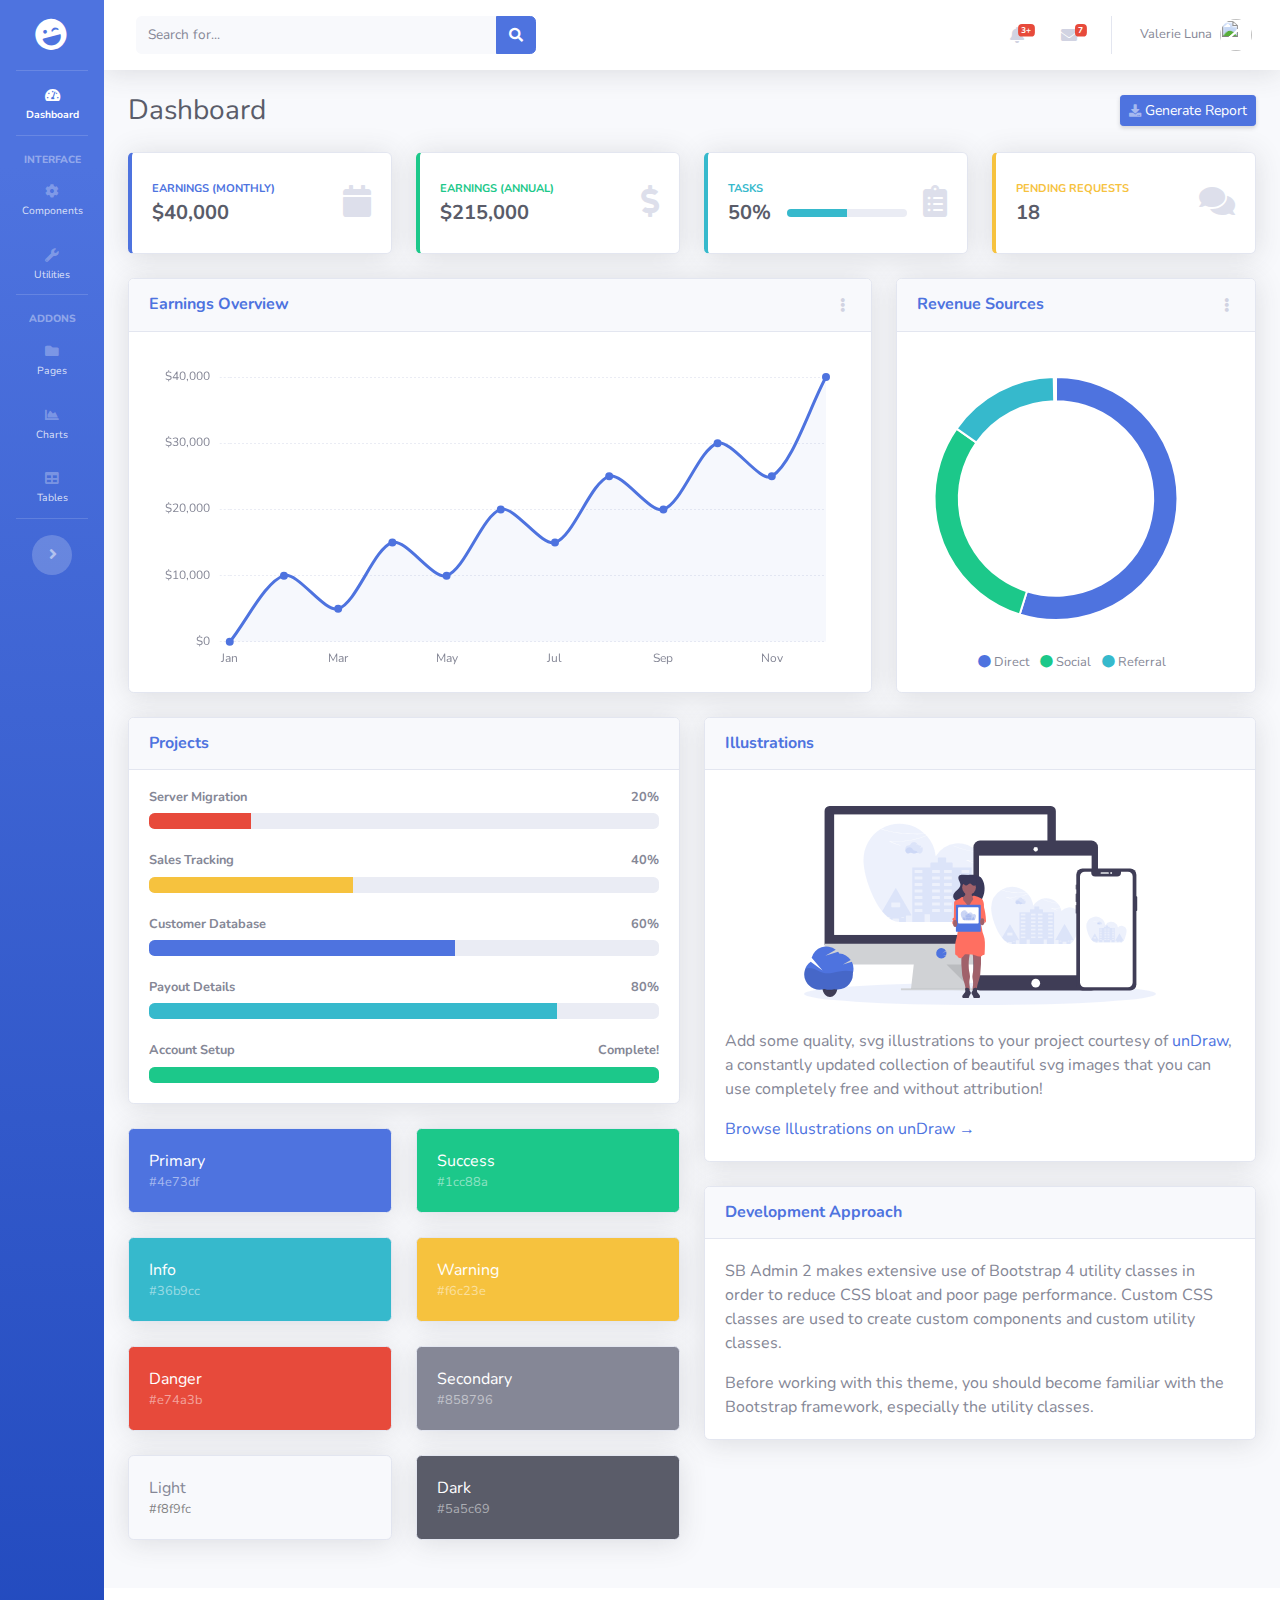
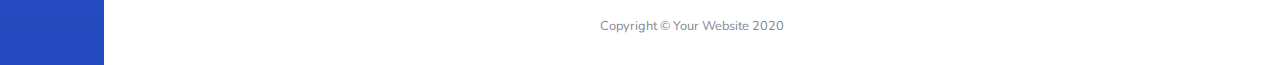
==== admin_page/index.html @ 54f32d9e "admin" ====
<!DOCTYPE html>
<html lang="en">

<head>

  <meta charset="utf-8">
  <meta http-equiv="X-UA-Compatible" content="IE=edge">
  <meta name="viewport" content="width=device-width, initial-scale=1, shrink-to-fit=no">
  <meta name="description" content="">
  <meta name="author" content="">

  <title>SB Admin 2 - Dashboard</title>

  <!-- Custom fonts for this template-->
  <link href="vendor/fontawesome-free/css/all.min.css" rel="stylesheet" type="text/css">
  <link href="https://fonts.googleapis.com/css?family=Nunito:200,200i,300,300i,400,400i,600,600i,700,700i,800,800i,900,900i" rel="stylesheet">

  <!-- Custom styles for this template-->
  <link href="css/sb-admin-2.min.css" rel="stylesheet">

</head>

<body id="page-top">

  <!-- Page Wrapper -->
  <div id="wrapper">

    <!-- Sidebar -->
    <ul class="navbar-nav bg-gradient-primary sidebar sidebar-dark accordion" id="accordionSidebar">

      <!-- Sidebar - Brand -->
      <a class="sidebar-brand d-flex align-items-center justify-content-center" href="index.html">
        <div class="sidebar-brand-icon rotate-n-15">
          <i class="fas fa-laugh-wink"></i>
        </div>
        <div class="sidebar-brand-text mx-3">SB Admin <sup>2</sup></div>
      </a>

      <!-- Divider -->
      <hr class="sidebar-divider my-0">

      <!-- Nav Item - Dashboard -->
      <li class="nav-item active">
        <a class="nav-link" href="index.html">
          <i class="fas fa-fw fa-tachometer-alt"></i>
          <span>Dashboard</span></a>
      </li>

      <!-- Divider -->
      <hr class="sidebar-divider">

      <!-- Heading -->
      <div class="sidebar-heading">
        Interface
      </div>

      <!-- Nav Item - Pages Collapse Menu -->
      <li class="nav-item">
        <a class="nav-link collapsed" href="#" data-toggle="collapse" data-target="#collapseTwo" aria-expanded="true" aria-controls="collapseTwo">
          <i class="fas fa-fw fa-cog"></i>
          <span>Components</span>
        </a>
        <div id="collapseTwo" class="collapse" aria-labelledby="headingTwo" data-parent="#accordionSidebar">
          <div class="bg-white py-2 collapse-inner rounded">
            <h6 class="collapse-header">Custom Components:</h6>
            <a class="collapse-item" href="buttons.html">Buttons</a>
            <a class="collapse-item" href="cards.html">Cards</a>
          </div>
        </div>
      </li>

      <!-- Nav Item - Utilities Collapse Menu -->
      <li class="nav-item">
        <a class="nav-link collapsed" href="#" data-toggle="collapse" data-target="#collapseUtilities" aria-expanded="true" aria-controls="collapseUtilities">
          <i class="fas fa-fw fa-wrench"></i>
          <span>Utilities</span>
        </a>
        <div id="collapseUtilities" class="collapse" aria-labelledby="headingUtilities" data-parent="#accordionSidebar">
          <div class="bg-white py-2 collapse-inner rounded">
            <h6 class="collapse-header">Custom Utilities:</h6>
            <a class="collapse-item" href="utilities-color.html">Colors</a>
            <a class="collapse-item" href="utilities-border.html">Borders</a>
            <a class="collapse-item" href="utilities-animation.html">Animations</a>
            <a class="collapse-item" href="utilities-other.html">Other</a>
          </div>
        </div>
      </li>

      <!-- Divider -->
      <hr class="sidebar-divider">

      <!-- Heading -->
      <div class="sidebar-heading">
        Addons
      </div>

      <!-- Nav Item - Pages Collapse Menu -->
      <li class="nav-item">
        <a class="nav-link collapsed" href="#" data-toggle="collapse" data-target="#collapsePages" aria-expanded="true" aria-controls="collapsePages">
          <i class="fas fa-fw fa-folder"></i>
          <span>Pages</span>
        </a>
        <div id="collapsePages" class="collapse" aria-labelledby="headingPages" data-parent="#accordionSidebar">
          <div class="bg-white py-2 collapse-inner rounded">
            <h6 class="collapse-header">Login Screens:</h6>
            <a class="collapse-item" href="login.html">Login</a>
            <a class="collapse-item" href="register.html">Register</a>
            <a class="collapse-item" href="forgot-password.html">Forgot Password</a>
            <div class="collapse-divider"></div>
            <h6 class="collapse-header">Other Pages:</h6>
            <a class="collapse-item" href="404.html">404 Page</a>
            <a class="collapse-item" href="blank.html">Blank Page</a>
          </div>
        </div>
      </li>

      <!-- Nav Item - Charts -->
      <li class="nav-item">
        <a class="nav-link" href="charts.html">
          <i class="fas fa-fw fa-chart-area"></i>
          <span>Charts</span></a>
      </li>

      <!-- Nav Item - Tables -->
      <li class="nav-item">
        <a class="nav-link" href="tables.html">
          <i class="fas fa-fw fa-table"></i>
          <span>Tables</span></a>
      </li>

      <!-- Divider -->
      <hr class="sidebar-divider d-none d-md-block">

      <!-- Sidebar Toggler (Sidebar) -->
      <div class="text-center d-none d-md-inline">
        <button class="rounded-circle border-0" id="sidebarToggle"></button>
      </div>

    </ul>
    <!-- End of Sidebar -->

    <!-- Content Wrapper -->
    <div id="content-wrapper" class="d-flex flex-column">

      <!-- Main Content -->
      <div id="content">

        <!-- Topbar -->
        <nav class="navbar navbar-expand navbar-light bg-white topbar mb-4 static-top shadow">

          <!-- Sidebar Toggle (Topbar) -->
          <button id="sidebarToggleTop" class="btn btn-link d-md-none rounded-circle mr-3">
            <i class="fa fa-bars"></i>
          </button>

          <!-- Topbar Search -->
          <form class="d-none d-sm-inline-block form-inline mr-auto ml-md-3 my-2 my-md-0 mw-100 navbar-search">
            <div class="input-group">
              <input type="text" class="form-control bg-light border-0 small" placeholder="Search for..." aria-label="Search" aria-describedby="basic-addon2">
              <div class="input-group-append">
                <button class="btn btn-primary" type="button">
                  <i class="fas fa-search fa-sm"></i>
                </button>
              </div>
            </div>
          </form>

          <!-- Topbar Navbar -->
          <ul class="navbar-nav ml-auto">

            <!-- Nav Item - Search Dropdown (Visible Only XS) -->
            <li class="nav-item dropdown no-arrow d-sm-none">
              <a class="nav-link dropdown-toggle" href="#" id="searchDropdown" role="button" data-toggle="dropdown" aria-haspopup="true" aria-expanded="false">
                <i class="fas fa-search fa-fw"></i>
              </a>
              <!-- Dropdown - Messages -->
              <div class="dropdown-menu dropdown-menu-right p-3 shadow animated--grow-in" aria-labelledby="searchDropdown">
                <form class="form-inline mr-auto w-100 navbar-search">
                  <div class="input-group">
                    <input type="text" class="form-control bg-light border-0 small" placeholder="Search for..." aria-label="Search" aria-describedby="basic-addon2">
                    <div class="input-group-append">
                      <button class="btn btn-primary" type="button">
                        <i class="fas fa-search fa-sm"></i>
                      </button>
                    </div>
                  </div>
                </form>
              </div>
            </li>

            <!-- Nav Item - Alerts -->
            <li class="nav-item dropdown no-arrow mx-1">
              <a class="nav-link dropdown-toggle" href="#" id="alertsDropdown" role="button" data-toggle="dropdown" aria-haspopup="true" aria-expanded="false">
                <i class="fas fa-bell fa-fw"></i>
                <!-- Counter - Alerts -->
                <span class="badge badge-danger badge-counter">3+</span>
              </a>
              <!-- Dropdown - Alerts -->
              <div class="dropdown-list dropdown-menu dropdown-menu-right shadow animated--grow-in" aria-labelledby="alertsDropdown">
                <h6 class="dropdown-header">
                  Alerts Center
                </h6>
                <a class="dropdown-item d-flex align-items-center" href="#">
                  <div class="mr-3">
                    <div class="icon-circle bg-primary">
                      <i class="fas fa-file-alt text-white"></i>
                    </div>
                  </div>
                  <div>
                    <div class="small text-gray-500">December 12, 2019</div>
                    <span class="font-weight-bold">A new monthly report is ready to download!</span>
                  </div>
                </a>
                <a class="dropdown-item d-flex align-items-center" href="#">
                  <div class="mr-3">
                    <div class="icon-circle bg-success">
                      <i class="fas fa-donate text-white"></i>
                    </div>
                  </div>
                  <div>
                    <div class="small text-gray-500">December 7, 2019</div>
                    $290.29 has been deposited into your account!
                  </div>
                </a>
                <a class="dropdown-item d-flex align-items-center" href="#">
                  <div class="mr-3">
                    <div class="icon-circle bg-warning">
                      <i class="fas fa-exclamation-triangle text-white"></i>
                    </div>
                  </div>
                  <div>
                    <div class="small text-gray-500">December 2, 2019</div>
                    Spending Alert: We've noticed unusually high spending for your account.
                  </div>
                </a>
                <a class="dropdown-item text-center small text-gray-500" href="#">Show All Alerts</a>
              </div>
            </li>

            <!-- Nav Item - Messages -->
            <li class="nav-item dropdown no-arrow mx-1">
              <a class="nav-link dropdown-toggle" href="#" id="messagesDropdown" role="button" data-toggle="dropdown" aria-haspopup="true" aria-expanded="false">
                <i class="fas fa-envelope fa-fw"></i>
                <!-- Counter - Messages -->
                <span class="badge badge-danger badge-counter">7</span>
              </a>
              <!-- Dropdown - Messages -->
              <div class="dropdown-list dropdown-menu dropdown-menu-right shadow animated--grow-in" aria-labelledby="messagesDropdown">
                <h6 class="dropdown-header">
                  Message Center
                </h6>
                <a class="dropdown-item d-flex align-items-center" href="#">
                  <div class="dropdown-list-image mr-3">
                    <img class="rounded-circle" src="https://source.unsplash.com/fn_BT9fwg_E/60x60" alt="">
                    <div class="status-indicator bg-success"></div>
                  </div>
                  <div class="font-weight-bold">
                    <div class="text-truncate">Hi there! I am wondering if you can help me with a problem I've been having.</div>
                    <div class="small text-gray-500">Emily Fowler · 58m</div>
                  </div>
                </a>
                <a class="dropdown-item d-flex align-items-center" href="#">
                  <div class="dropdown-list-image mr-3">
                    <img class="rounded-circle" src="https://source.unsplash.com/AU4VPcFN4LE/60x60" alt="">
                    <div class="status-indicator"></div>
                  </div>
                  <div>
                    <div class="text-truncate">I have the photos that you ordered last month, how would you like them sent to you?</div>
                    <div class="small text-gray-500">Jae Chun · 1d</div>
                  </div>
                </a>
                <a class="dropdown-item d-flex align-items-center" href="#">
                  <div class="dropdown-list-image mr-3">
                    <img class="rounded-circle" src="https://source.unsplash.com/CS2uCrpNzJY/60x60" alt="">
                    <div class="status-indicator bg-warning"></div>
                  </div>
                  <div>
                    <div class="text-truncate">Last month's report looks great, I am very happy with the progress so far, keep up the good work!</div>
                    <div class="small text-gray-500">Morgan Alvarez · 2d</div>
                  </div>
                </a>
                <a class="dropdown-item d-flex align-items-center" href="#">
                  <div class="dropdown-list-image mr-3">
                    <img class="rounded-circle" src="https://source.unsplash.com/Mv9hjnEUHR4/60x60" alt="">
                    <div class="status-indicator bg-success"></div>
                  </div>
                  <div>
                    <div class="text-truncate">Am I a good boy? The reason I ask is because someone told me that people say this to all dogs, even if they aren't good...</div>
                    <div class="small text-gray-500">Chicken the Dog · 2w</div>
                  </div>
                </a>
                <a class="dropdown-item text-center small text-gray-500" href="#">Read More Messages</a>
              </div>
            </li>

            <div class="topbar-divider d-none d-sm-block"></div>

            <!-- Nav Item - User Information -->
            <li class="nav-item dropdown no-arrow">
              <a class="nav-link dropdown-toggle" href="#" id="userDropdown" role="button" data-toggle="dropdown" aria-haspopup="true" aria-expanded="false">
                <span class="mr-2 d-none d-lg-inline text-gray-600 small">Valerie Luna</span>
                <img class="img-profile rounded-circle" src="https://source.unsplash.com/QAB-WJcbgJk/60x60">
              </a>
              <!-- Dropdown - User Information -->
              <div class="dropdown-menu dropdown-menu-right shadow animated--grow-in" aria-labelledby="userDropdown">
                <a class="dropdown-item" href="#">
                  <i class="fas fa-user fa-sm fa-fw mr-2 text-gray-400"></i>
                  Profile
                </a>
                <a class="dropdown-item" href="#">
                  <i class="fas fa-cogs fa-sm fa-fw mr-2 text-gray-400"></i>
                  Settings
                </a>
                <a class="dropdown-item" href="#">
                  <i class="fas fa-list fa-sm fa-fw mr-2 text-gray-400"></i>
                  Activity Log
                </a>
                <div class="dropdown-divider"></div>
                <a class="dropdown-item" href="#" data-toggle="modal" data-target="#logoutModal">
                  <i class="fas fa-sign-out-alt fa-sm fa-fw mr-2 text-gray-400"></i>
                  Logout
                </a>
              </div>
            </li>

          </ul>

        </nav>
        <!-- End of Topbar -->

        <!-- Begin Page Content -->
        <div class="container-fluid">

          <!-- Page Heading -->
          <div class="d-sm-flex align-items-center justify-content-between mb-4">
            <h1 class="h3 mb-0 text-gray-800">Dashboard</h1>
            <a href="#" class="d-none d-sm-inline-block btn btn-sm btn-primary shadow-sm"><i class="fas fa-download fa-sm text-white-50"></i> Generate Report</a>
          </div>

          <!-- Content Row -->
          <div class="row">

            <!-- Earnings (Monthly) Card Example -->
            <div class="col-xl-3 col-md-6 mb-4">
              <div class="card border-left-primary shadow h-100 py-2">
                <div class="card-body">
                  <div class="row no-gutters align-items-center">
                    <div class="col mr-2">
                      <div class="text-xs font-weight-bold text-primary text-uppercase mb-1">Earnings (Monthly)</div>
                      <div class="h5 mb-0 font-weight-bold text-gray-800">$40,000</div>
                    </div>
                    <div class="col-auto">
                      <i class="fas fa-calendar fa-2x text-gray-300"></i>
                    </div>
                  </div>
                </div>
              </div>
            </div>

            <!-- Earnings (Monthly) Card Example -->
            <div class="col-xl-3 col-md-6 mb-4">
              <div class="card border-left-success shadow h-100 py-2">
                <div class="card-body">
                  <div class="row no-gutters align-items-center">
                    <div class="col mr-2">
                      <div class="text-xs font-weight-bold text-success text-uppercase mb-1">Earnings (Annual)</div>
                      <div class="h5 mb-0 font-weight-bold text-gray-800">$215,000</div>
                    </div>
                    <div class="col-auto">
                      <i class="fas fa-dollar-sign fa-2x text-gray-300"></i>
                    </div>
                  </div>
                </div>
              </div>
            </div>

            <!-- Earnings (Monthly) Card Example -->
            <div class="col-xl-3 col-md-6 mb-4">
              <div class="card border-left-info shadow h-100 py-2">
                <div class="card-body">
                  <div class="row no-gutters align-items-center">
                    <div class="col mr-2">
                      <div class="text-xs font-weight-bold text-info text-uppercase mb-1">Tasks</div>
                      <div class="row no-gutters align-items-center">
                        <div class="col-auto">
                          <div class="h5 mb-0 mr-3 font-weight-bold text-gray-800">50%</div>
                        </div>
                        <div class="col">
                          <div class="progress progress-sm mr-2">
                            <div class="progress-bar bg-info" role="progressbar" style="width: 50%" aria-valuenow="50" aria-valuemin="0" aria-valuemax="100"></div>
                          </div>
                        </div>
                      </div>
                    </div>
                    <div class="col-auto">
                      <i class="fas fa-clipboard-list fa-2x text-gray-300"></i>
                    </div>
                  </div>
                </div>
              </div>
            </div>

            <!-- Pending Requests Card Example -->
            <div class="col-xl-3 col-md-6 mb-4">
              <div class="card border-left-warning shadow h-100 py-2">
                <div class="card-body">
                  <div class="row no-gutters align-items-center">
                    <div class="col mr-2">
                      <div class="text-xs font-weight-bold text-warning text-uppercase mb-1">Pending Requests</div>
                      <div class="h5 mb-0 font-weight-bold text-gray-800">18</div>
                    </div>
                    <div class="col-auto">
                      <i class="fas fa-comments fa-2x text-gray-300"></i>
                    </div>
                  </div>
                </div>
              </div>
            </div>
          </div>

          <!-- Content Row -->

          <div class="row">

            <!-- Area Chart -->
            <div class="col-xl-8 col-lg-7">
              <div class="card shadow mb-4">
                <!-- Card Header - Dropdown -->
                <div class="card-header py-3 d-flex flex-row align-items-center justify-content-between">
                  <h6 class="m-0 font-weight-bold text-primary">Earnings Overview</h6>
                  <div class="dropdown no-arrow">
                    <a class="dropdown-toggle" href="#" role="button" id="dropdownMenuLink" data-toggle="dropdown" aria-haspopup="true" aria-expanded="false">
                      <i class="fas fa-ellipsis-v fa-sm fa-fw text-gray-400"></i>
                    </a>
                    <div class="dropdown-menu dropdown-menu-right shadow animated--fade-in" aria-labelledby="dropdownMenuLink">
                      <div class="dropdown-header">Dropdown Header:</div>
                      <a class="dropdown-item" href="#">Action</a>
                      <a class="dropdown-item" href="#">Another action</a>
                      <div class="dropdown-divider"></div>
                      <a class="dropdown-item" href="#">Something else here</a>
                    </div>
                  </div>
                </div>
                <!-- Card Body -->
                <div class="card-body">
                  <div class="chart-area">
                    <canvas id="myAreaChart"></canvas>
                  </div>
                </div>
              </div>
            </div>

            <!-- Pie Chart -->
            <div class="col-xl-4 col-lg-5">
              <div class="card shadow mb-4">
                <!-- Card Header - Dropdown -->
                <div class="card-header py-3 d-flex flex-row align-items-center justify-content-between">
                  <h6 class="m-0 font-weight-bold text-primary">Revenue Sources</h6>
                  <div class="dropdown no-arrow">
                    <a class="dropdown-toggle" href="#" role="button" id="dropdownMenuLink" data-toggle="dropdown" aria-haspopup="true" aria-expanded="false">
                      <i class="fas fa-ellipsis-v fa-sm fa-fw text-gray-400"></i>
                    </a>
                    <div class="dropdown-menu dropdown-menu-right shadow animated--fade-in" aria-labelledby="dropdownMenuLink">
                      <div class="dropdown-header">Dropdown Header:</div>
                      <a class="dropdown-item" href="#">Action</a>
                      <a class="dropdown-item" href="#">Another action</a>
                      <div class="dropdown-divider"></div>
                      <a class="dropdown-item" href="#">Something else here</a>
                    </div>
                  </div>
                </div>
                <!-- Card Body -->
                <div class="card-body">
                  <div class="chart-pie pt-4 pb-2">
                    <canvas id="myPieChart"></canvas>
                  </div>
                  <div class="mt-4 text-center small">
                    <span class="mr-2">
                      <i class="fas fa-circle text-primary"></i> Direct
                    </span>
                    <span class="mr-2">
                      <i class="fas fa-circle text-success"></i> Social
                    </span>
                    <span class="mr-2">
                      <i class="fas fa-circle text-info"></i> Referral
                    </span>
                  </div>
                </div>
              </div>
            </div>
          </div>

          <!-- Content Row -->
          <div class="row">

            <!-- Content Column -->
            <div class="col-lg-6 mb-4">

              <!-- Project Card Example -->
              <div class="card shadow mb-4">
                <div class="card-header py-3">
                  <h6 class="m-0 font-weight-bold text-primary">Projects</h6>
                </div>
                <div class="card-body">
                  <h4 class="small font-weight-bold">Server Migration <span class="float-right">20%</span></h4>
                  <div class="progress mb-4">
                    <div class="progress-bar bg-danger" role="progressbar" style="width: 20%" aria-valuenow="20" aria-valuemin="0" aria-valuemax="100"></div>
                  </div>
                  <h4 class="small font-weight-bold">Sales Tracking <span class="float-right">40%</span></h4>
                  <div class="progress mb-4">
                    <div class="progress-bar bg-warning" role="progressbar" style="width: 40%" aria-valuenow="40" aria-valuemin="0" aria-valuemax="100"></div>
                  </div>
                  <h4 class="small font-weight-bold">Customer Database <span class="float-right">60%</span></h4>
                  <div class="progress mb-4">
                    <div class="progress-bar" role="progressbar" style="width: 60%" aria-valuenow="60" aria-valuemin="0" aria-valuemax="100"></div>
                  </div>
                  <h4 class="small font-weight-bold">Payout Details <span class="float-right">80%</span></h4>
                  <div class="progress mb-4">
                    <div class="progress-bar bg-info" role="progressbar" style="width: 80%" aria-valuenow="80" aria-valuemin="0" aria-valuemax="100"></div>
                  </div>
                  <h4 class="small font-weight-bold">Account Setup <span class="float-right">Complete!</span></h4>
                  <div class="progress">
                    <div class="progress-bar bg-success" role="progressbar" style="width: 100%" aria-valuenow="100" aria-valuemin="0" aria-valuemax="100"></div>
                  </div>
                </div>
              </div>

              <!-- Color System -->
              <div class="row">
                <div class="col-lg-6 mb-4">
                  <div class="card bg-primary text-white shadow">
                    <div class="card-body">
                      Primary
                      <div class="text-white-50 small">#4e73df</div>
                    </div>
                  </div>
                </div>
                <div class="col-lg-6 mb-4">
                  <div class="card bg-success text-white shadow">
                    <div class="card-body">
                      Success
                      <div class="text-white-50 small">#1cc88a</div>
                    </div>
                  </div>
                </div>
                <div class="col-lg-6 mb-4">
                  <div class="card bg-info text-white shadow">
                    <div class="card-body">
                      Info
                      <div class="text-white-50 small">#36b9cc</div>
                    </div>
                  </div>
                </div>
                <div class="col-lg-6 mb-4">
                  <div class="card bg-warning text-white shadow">
                    <div class="card-body">
                      Warning
                      <div class="text-white-50 small">#f6c23e</div>
                    </div>
                  </div>
                </div>
                <div class="col-lg-6 mb-4">
                  <div class="card bg-danger text-white shadow">
                    <div class="card-body">
                      Danger
                      <div class="text-white-50 small">#e74a3b</div>
                    </div>
                  </div>
                </div>
                <div class="col-lg-6 mb-4">
                  <div class="card bg-secondary text-white shadow">
                    <div class="card-body">
                      Secondary
                      <div class="text-white-50 small">#858796</div>
                    </div>
                  </div>
                </div>
                <div class="col-lg-6 mb-4">
                  <div class="card bg-light text-black shadow">
                    <div class="card-body">
                      Light
                      <div class="text-black-50 small">#f8f9fc</div>
                    </div>
                  </div>
              </div>
              <div class="col-lg-6 mb-4">
                <div class="card bg-dark text-white shadow">
                  <div class="card-body">
                      Dark
                      <div class="text-white-50 small">#5a5c69</div>
                  </div>
                </div>
              </div>
            </div>

            </div>

            <div class="col-lg-6 mb-4">

              <!-- Illustrations -->
              <div class="card shadow mb-4">
                <div class="card-header py-3">
                  <h6 class="m-0 font-weight-bold text-primary">Illustrations</h6>
                </div>
                <div class="card-body">
                  <div class="text-center">
                    <img class="img-fluid px-3 px-sm-4 mt-3 mb-4" style="width: 25rem;" src="img/undraw_posting_photo.svg" alt="">
                  </div>
                  <p>Add some quality, svg illustrations to your project courtesy of <a target="_blank" rel="nofollow" href="https://undraw.co/">unDraw</a>, a constantly updated collection of beautiful svg images that you can use completely free and without attribution!</p>
                  <a target="_blank" rel="nofollow" href="https://undraw.co/">Browse Illustrations on unDraw &rarr;</a>
                </div>
              </div>

              <!-- Approach -->
              <div class="card shadow mb-4">
                <div class="card-header py-3">
                  <h6 class="m-0 font-weight-bold text-primary">Development Approach</h6>
                </div>
                <div class="card-body">
                  <p>SB Admin 2 makes extensive use of Bootstrap 4 utility classes in order to reduce CSS bloat and poor page performance. Custom CSS classes are used to create custom components and custom utility classes.</p>
                  <p class="mb-0">Before working with this theme, you should become familiar with the Bootstrap framework, especially the utility classes.</p>
                </div>
              </div>

            </div>
          </div>

        </div>
        <!-- /.container-fluid -->

      </div>
      <!-- End of Main Content -->

      <!-- Footer -->
      <footer class="sticky-footer bg-white">
        <div class="container my-auto">
          <div class="copyright text-center my-auto">
            <span>Copyright &copy; Your Website 2020</span>
          </div>
        </div>
      </footer>
      <!-- End of Footer -->

    </div>
    <!-- End of Content Wrapper -->

  </div>
  <!-- End of Page Wrapper -->

  <!-- Scroll to Top Button-->
  <a class="scroll-to-top rounded" href="#page-top">
    <i class="fas fa-angle-up"></i>
  </a>

  <!-- Logout Modal-->
  <div class="modal fade" id="logoutModal" tabindex="-1" role="dialog" aria-labelledby="exampleModalLabel" aria-hidden="true">
    <div class="modal-dialog" role="document">
      <div class="modal-content">
        <div class="modal-header">
          <h5 class="modal-title" id="exampleModalLabel">Ready to Leave?</h5>
          <button class="close" type="button" data-dismiss="modal" aria-label="Close">
            <span aria-hidden="true">×</span>
          </button>
        </div>
        <div class="modal-body">Select "Logout" below if you are ready to end your current session.</div>
        <div class="modal-footer">
          <button class="btn btn-secondary" type="button" data-dismiss="modal">Cancel</button>
          <a class="btn btn-primary" href="login.html">Logout</a>
        </div>
      </div>
    </div>
  </div>

  <!-- Bootstrap core JavaScript-->
  <script src="vendor/jquery/jquery.min.js"></script>
  <script src="vendor/bootstrap/js/bootstrap.bundle.min.js"></script>

  <!-- Core plugin JavaScript-->
  <script src="vendor/jquery-easing/jquery.easing.min.js"></script>

  <!-- Custom scripts for all pages-->
  <script src="js/sb-admin-2.min.js"></script>

  <!-- Page level plugins -->
  <script src="vendor/chart.js/Chart.min.js"></script>

  <!-- Page level custom scripts -->
  <script src="js/demo/chart-area-demo.js"></script>
  <script src="js/demo/chart-pie-demo.js"></script>

</body>

</html>
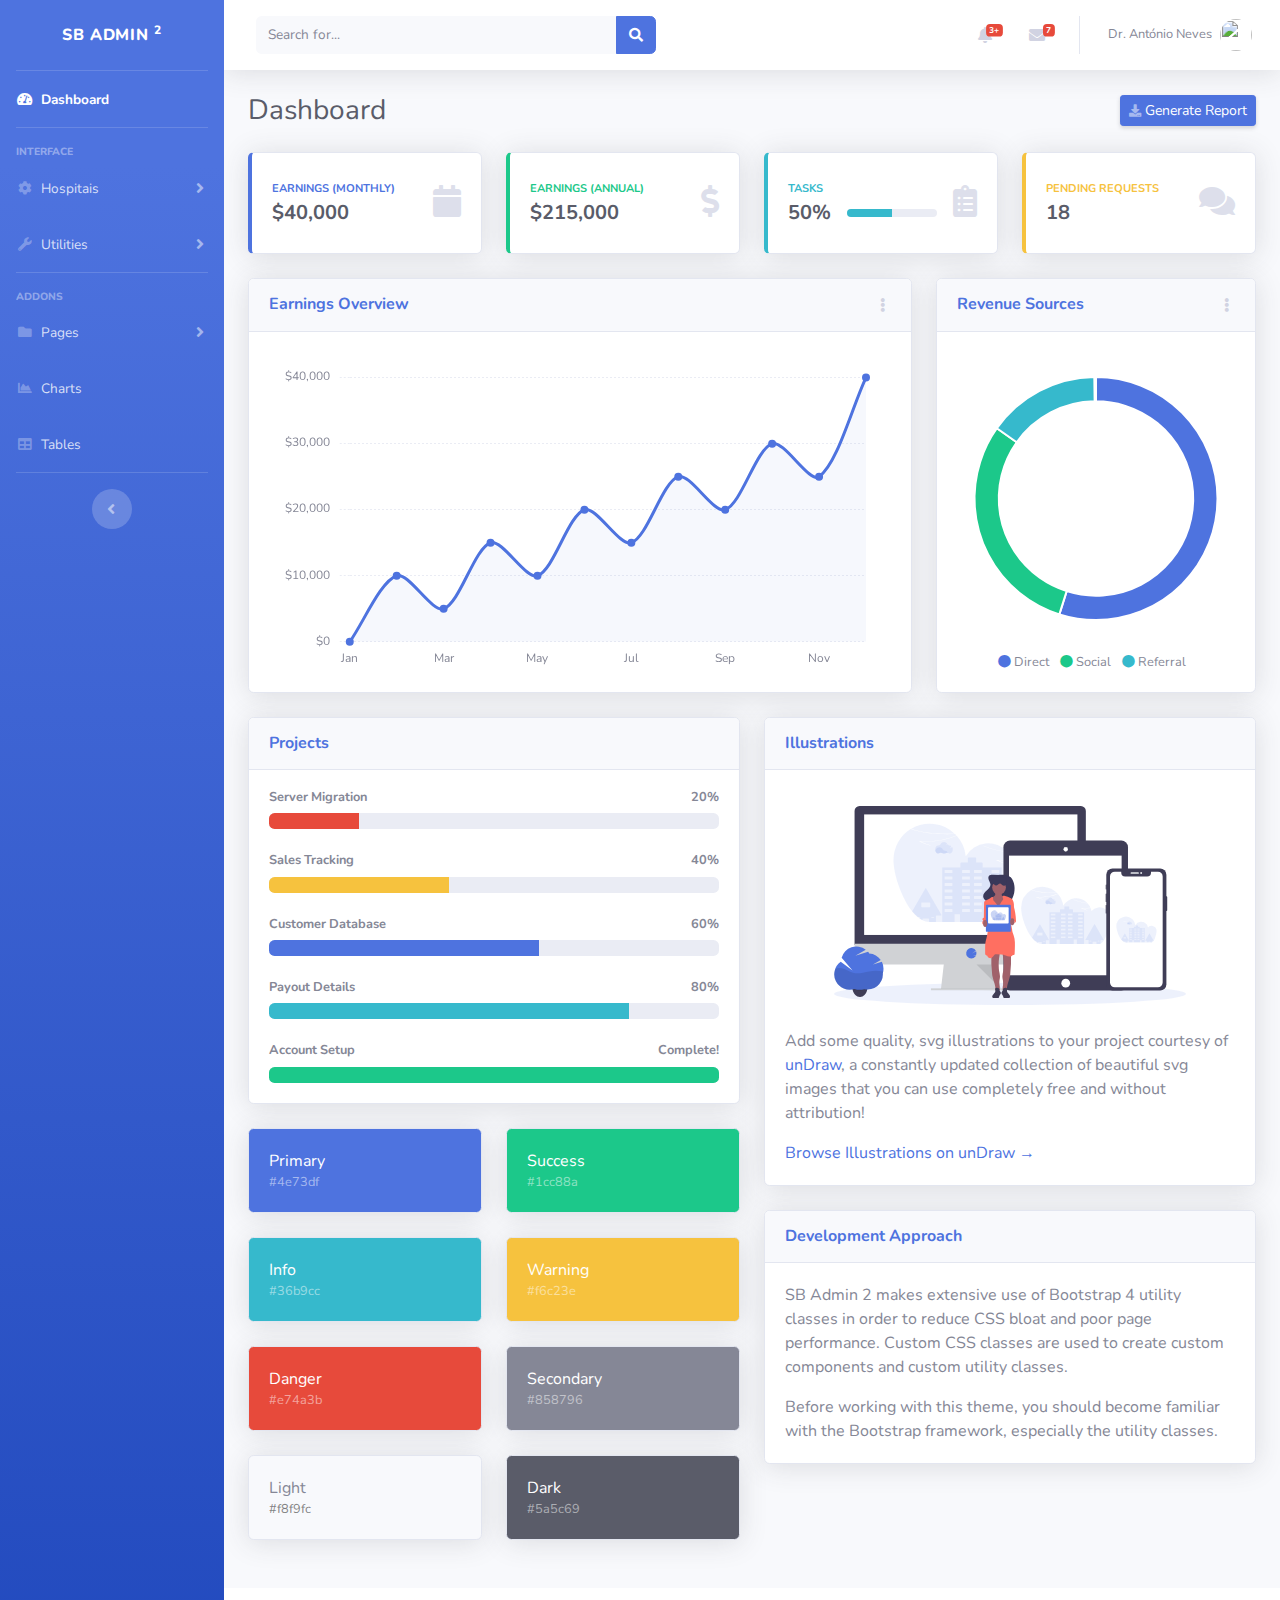
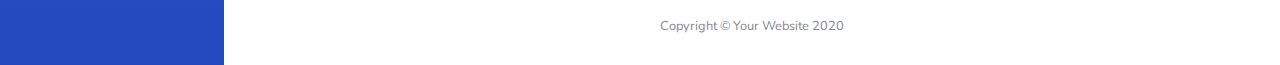
==== commit 434ee9fd: "new" ====
--- a/admin_page/index.html
+++ b/admin_page/index.html
@@ -31,7 +31,7 @@
       <!-- Sidebar - Brand -->
       <a class="sidebar-brand d-flex align-items-center justify-content-center" href="index.html">
         <div class="sidebar-brand-icon rotate-n-15">
-          <i class="fas fa-laugh-wink"></i>
+          <i src="img/sns24_img_share.png"></i>
         </div>
         <div class="sidebar-brand-text mx-3">SB Admin <sup>2</sup></div>
       </a>
@@ -58,7 +58,7 @@
       <li class="nav-item">
         <a class="nav-link collapsed" href="#" data-toggle="collapse" data-target="#collapseTwo" aria-expanded="true" aria-controls="collapseTwo">
           <i class="fas fa-fw fa-cog"></i>
-          <span>Components</span>
+          <span>Hospitais</span>
         </a>
         <div id="collapseTwo" class="collapse" aria-labelledby="headingTwo" data-parent="#accordionSidebar">
           <div class="bg-white py-2 collapse-inner rounded">
@@ -298,7 +298,7 @@
             <!-- Nav Item - User Information -->
             <li class="nav-item dropdown no-arrow">
               <a class="nav-link dropdown-toggle" href="#" id="userDropdown" role="button" data-toggle="dropdown" aria-haspopup="true" aria-expanded="false">
-                <span class="mr-2 d-none d-lg-inline text-gray-600 small">Valerie Luna</span>
+                <span class="mr-2 d-none d-lg-inline text-gray-600 small">Dr. António Neves</span>
                 <img class="img-profile rounded-circle" src="https://source.unsplash.com/QAB-WJcbgJk/60x60">
               </a>
               <!-- Dropdown - User Information -->
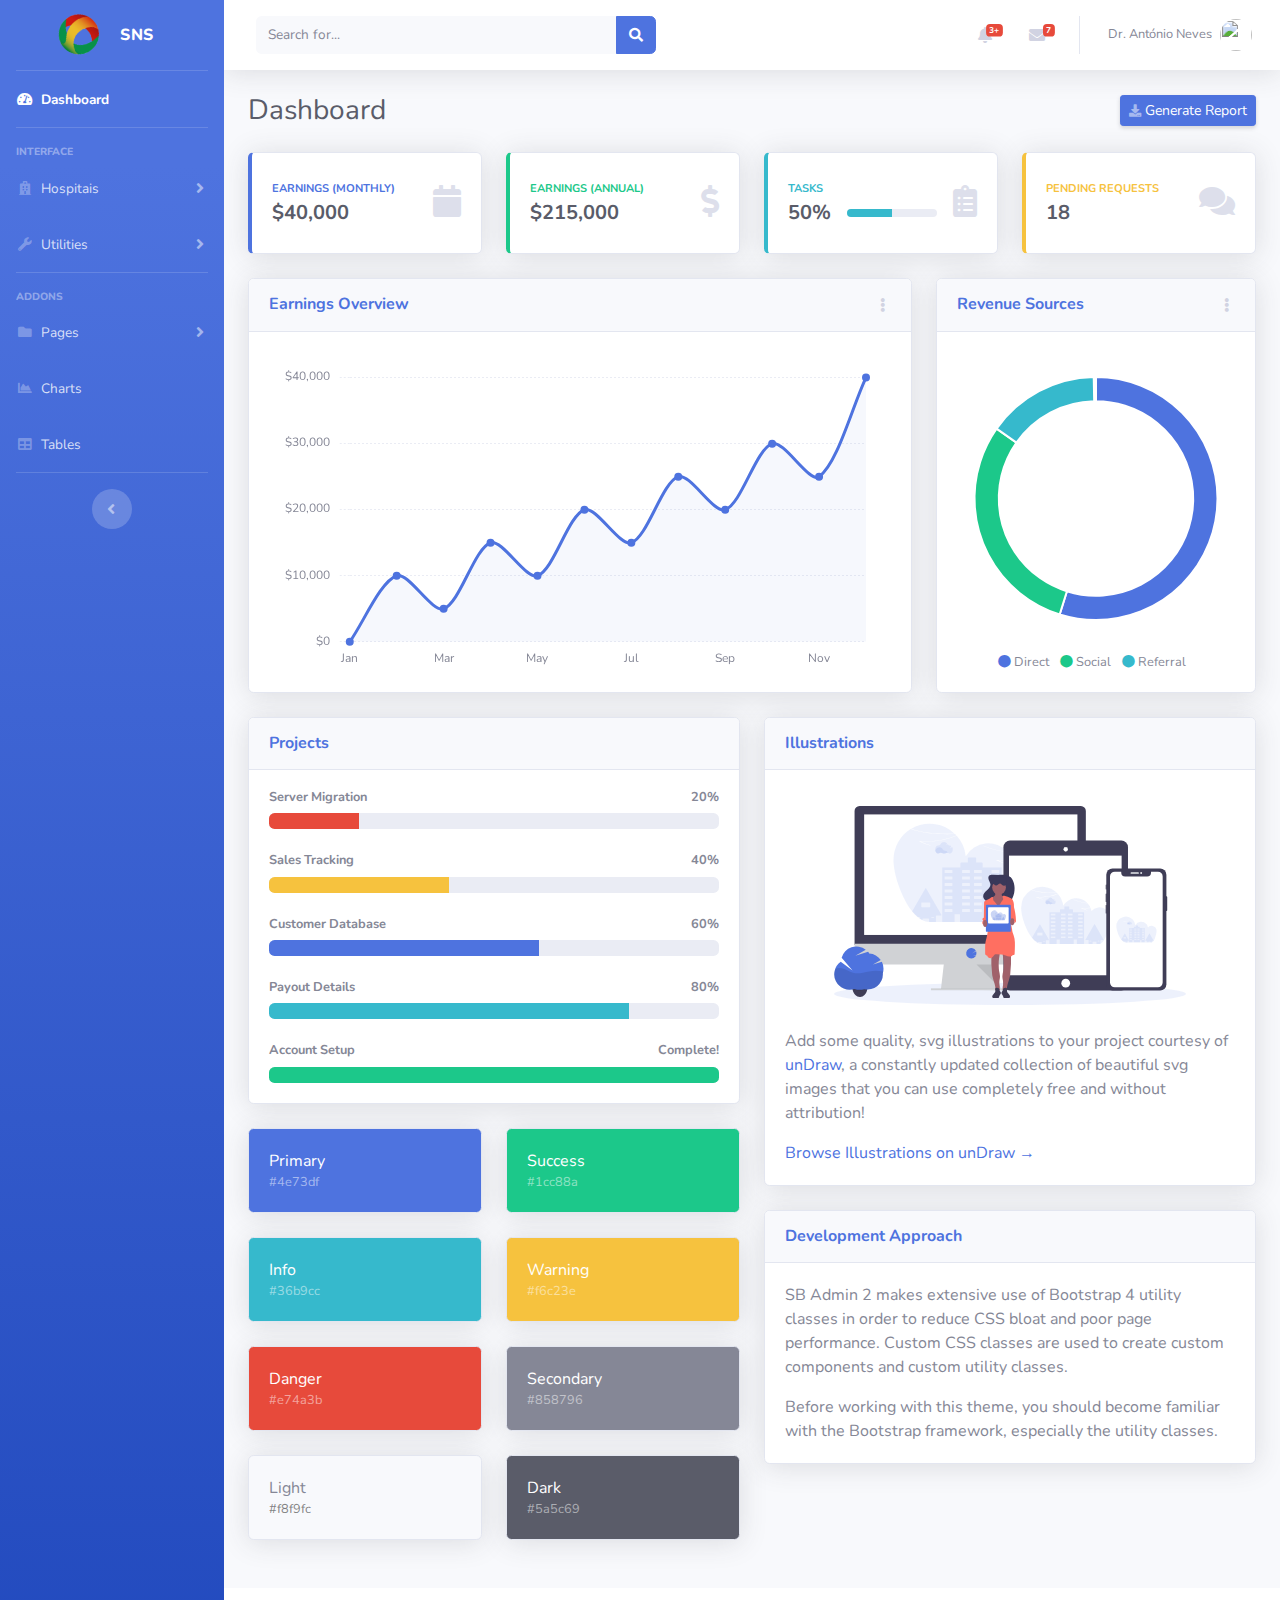
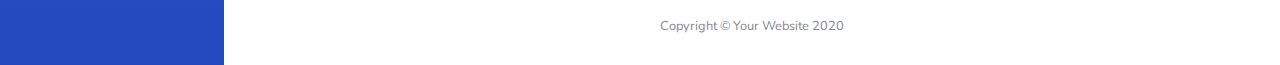
==== commit f72c3cb6: "2" ====
--- a/admin_page/index.html
+++ b/admin_page/index.html
@@ -31,9 +31,9 @@
       <!-- Sidebar - Brand -->
       <a class="sidebar-brand d-flex align-items-center justify-content-center" href="index.html">
         <div class="sidebar-brand-icon rotate-n-15">
-          <i src="img/sns24_img_share.png"></i>
-        </div>
-        <div class="sidebar-brand-text mx-3">SB Admin <sup>2</sup></div>
+          <img src="img/sns24_img_share.png" width="50px">
+        </div>
+        <div class="sidebar-brand-text mx-3">SNS</div>
       </a>
 
       <!-- Divider -->
@@ -57,7 +57,7 @@
       <!-- Nav Item - Pages Collapse Menu -->
       <li class="nav-item">
         <a class="nav-link collapsed" href="#" data-toggle="collapse" data-target="#collapseTwo" aria-expanded="true" aria-controls="collapseTwo">
-          <i class="fas fa-fw fa-cog"></i>
+          <i class="fas fa-fw fa-hospital"></i>
           <span>Hospitais</span>
         </a>
         <div id="collapseTwo" class="collapse" aria-labelledby="headingTwo" data-parent="#accordionSidebar">
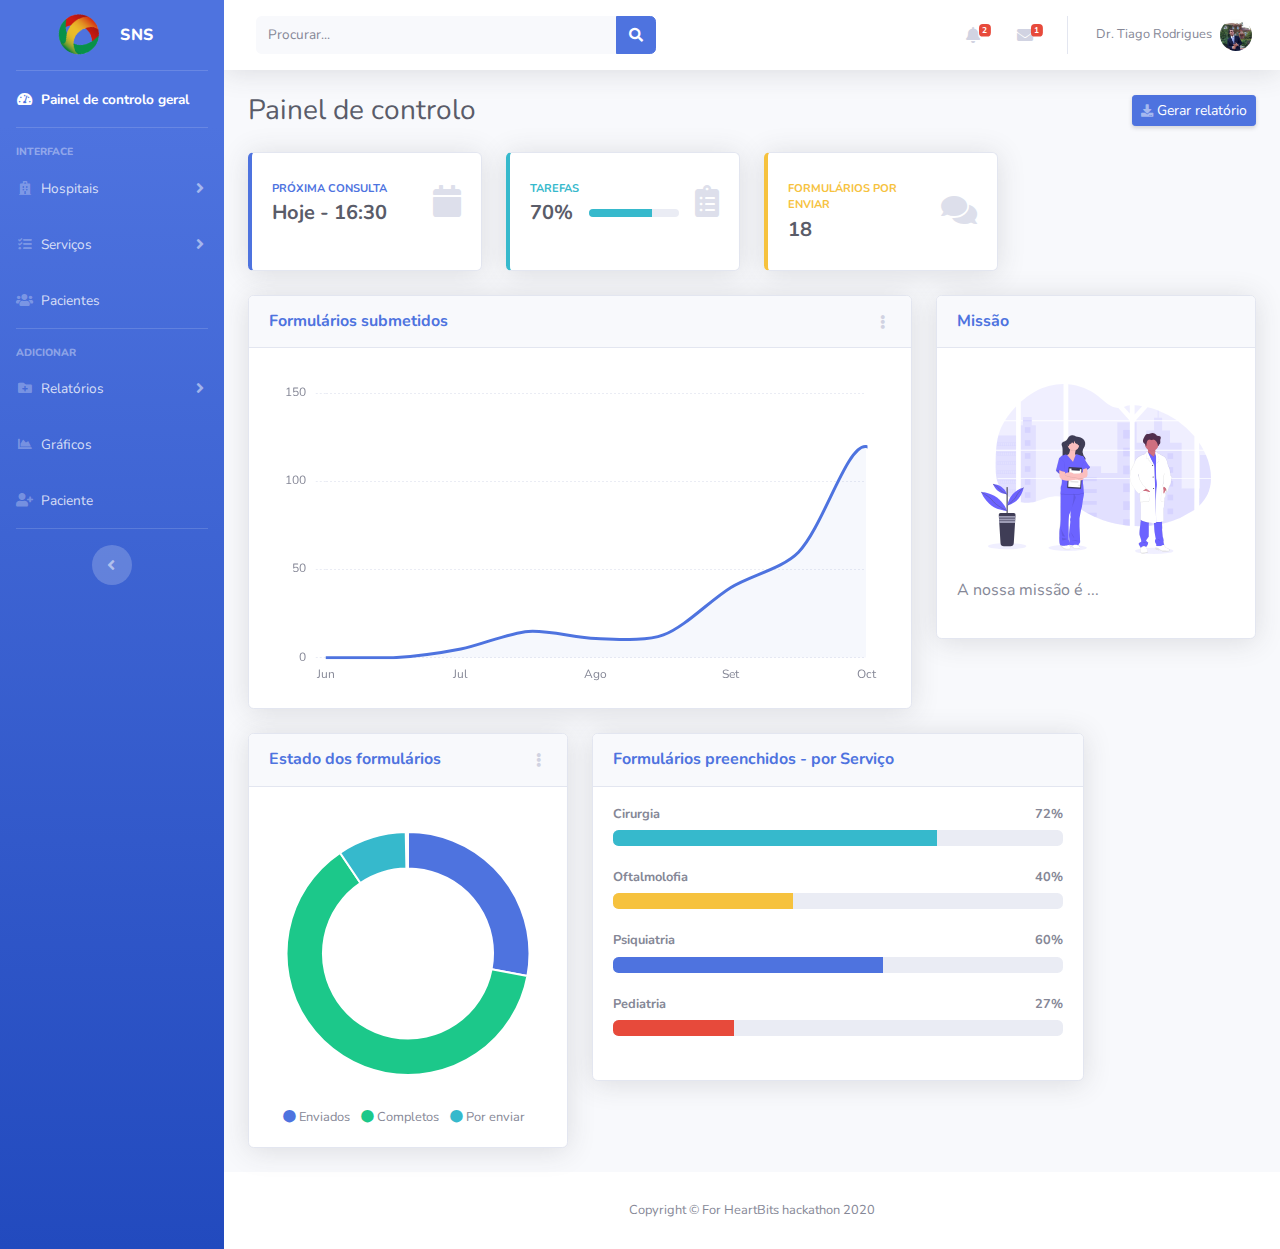
==== commit 140844f3: "last update" ====
--- a/admin_page/index.html
+++ b/admin_page/index.html
@@ -9,7 +9,7 @@
   <meta name="description" content="">
   <meta name="author" content="">
 
-  <title>SB Admin 2 - Dashboard</title>
+  <title>SNS - Painel de controlo</title>
 
   <!-- Custom fonts for this template-->
   <link href="vendor/fontawesome-free/css/all.min.css" rel="stylesheet" type="text/css">
@@ -43,7 +43,7 @@
       <li class="nav-item active">
         <a class="nav-link" href="index.html">
           <i class="fas fa-fw fa-tachometer-alt"></i>
-          <span>Dashboard</span></a>
+          <span>Painel de controlo geral</span></a>
       </li>
 
       <!-- Divider -->
@@ -62,9 +62,26 @@
         </a>
         <div id="collapseTwo" class="collapse" aria-labelledby="headingTwo" data-parent="#accordionSidebar">
           <div class="bg-white py-2 collapse-inner rounded">
-            <h6 class="collapse-header">Custom Components:</h6>
-            <a class="collapse-item" href="buttons.html">Buttons</a>
-            <a class="collapse-item" href="cards.html">Cards</a>
+            <!-- <a class="collapse-item" href="#"> Dona Estefania Central Hospital</a>
+            <a class="collapse-item" href="#"> Instituto Portugues de Oncologia</a>
+            <a class="collapse-item" href="#"> Hospital da Luz</a>
+            <a class="collapse-item" href="#"> CGC Genetics</a>
+            <a class="collapse-item" href="#"> CUF Descobertas Hospital</a>
+            <a class="collapse-item" href="#"> Centro Hospitalar de Lisboa Ocidental</a>
+            <a class="collapse-item" href="#"> Hospital de San Louis</a>
+            <a class="collapse-item" href="#"> Clinica Das Conchas</a>
+            <a class="collapse-item" href="#"> Clinica CUF Alvalade</a>
+            <a class="collapse-item" href="#"> Centro Hospitalar Lisboa Norte</a>
+            <a class="collapse-item" href="#"> Clinica CUF Belem</a>
+            <a class="collapse-item" href="#"> Clinica CUF Torres Vedras</a>
+            <a class="collapse-item" href="#"> Hospital de Sao Sebastiao</a>
+            <a class="collapse-item" href="#"> Clinica CUF Mafra</a>
+            <a class="collapse-item" href="#"> Lusiadas Saude</a> -->
+            <a class="collapse-item" href="#"> Lisboa e Centro</a>
+            <a class="collapse-item" href="#"> Hospitais Norte</a>
+            <a class="collapse-item" href="#"> Hospitais Sul</a>
+            <a class="collapse-item" href="#"> Outros...</a>
+
           </div>
         </div>
       </li>
@@ -72,18 +89,29 @@
       <!-- Nav Item - Utilities Collapse Menu -->
       <li class="nav-item">
         <a class="nav-link collapsed" href="#" data-toggle="collapse" data-target="#collapseUtilities" aria-expanded="true" aria-controls="collapseUtilities">
-          <i class="fas fa-fw fa-wrench"></i>
-          <span>Utilities</span>
+          <i class="fas fa-fw fa-tasks"></i>
+          <span>Serviços</span>
         </a>
         <div id="collapseUtilities" class="collapse" aria-labelledby="headingUtilities" data-parent="#accordionSidebar">
           <div class="bg-white py-2 collapse-inner rounded">
-            <h6 class="collapse-header">Custom Utilities:</h6>
-            <a class="collapse-item" href="utilities-color.html">Colors</a>
-            <a class="collapse-item" href="utilities-border.html">Borders</a>
-            <a class="collapse-item" href="utilities-animation.html">Animations</a>
-            <a class="collapse-item" href="utilities-other.html">Other</a>
+            <h6 class="collapse-header">Principais</h6>
+            <a class="collapse-item" href="#">Cirurgia</a>
+            <a class="collapse-item" href="oftalmologia.html">Oftalmologia</a>
+            <a class="collapse-item" href="#">Psiquiatria</a>
+            <a class="collapse-item" href="#">Pediatria</a>
+            <h6 class="collapse-header">Outros</h6>
+            <a class="collapse-item" href="#">Outros...</a>
           </div>
         </div>
+      </li>
+
+
+      <!-- Nav Item - Utilities Collapse Menu -->
+      <li class="nav-item">
+        <a class="nav-link collapsed" href="#" aria-expanded="true" aria-controls="collapseUtilities">
+          <i class="fas fa-fw fa-users"></i>
+          <span>Pacientes</span>
+        </a>
       </li>
 
       <!-- Divider -->
@@ -91,41 +119,36 @@
 
       <!-- Heading -->
       <div class="sidebar-heading">
-        Addons
+        Adicionar
       </div>
 
       <!-- Nav Item - Pages Collapse Menu -->
       <li class="nav-item">
         <a class="nav-link collapsed" href="#" data-toggle="collapse" data-target="#collapsePages" aria-expanded="true" aria-controls="collapsePages">
-          <i class="fas fa-fw fa-folder"></i>
-          <span>Pages</span>
+          <i class="fas fa-fw fa-folder-plus"></i>
+          <span>Relatórios</span>
         </a>
         <div id="collapsePages" class="collapse" aria-labelledby="headingPages" data-parent="#accordionSidebar">
           <div class="bg-white py-2 collapse-inner rounded">
-            <h6 class="collapse-header">Login Screens:</h6>
-            <a class="collapse-item" href="login.html">Login</a>
-            <a class="collapse-item" href="register.html">Register</a>
-            <a class="collapse-item" href="forgot-password.html">Forgot Password</a>
-            <div class="collapse-divider"></div>
-            <h6 class="collapse-header">Other Pages:</h6>
-            <a class="collapse-item" href="404.html">404 Page</a>
-            <a class="collapse-item" href="blank.html">Blank Page</a>
+            <h6 class="collapse-header">Para:</h6>
+            <a class="collapse-item" href="404.html">Paciente existente</a>
+            <a class="collapse-item" href="blank.html">Paciente novo</a>
           </div>
         </div>
       </li>
 
       <!-- Nav Item - Charts -->
       <li class="nav-item">
-        <a class="nav-link" href="charts.html">
+        <a class="nav-link" href="#">
           <i class="fas fa-fw fa-chart-area"></i>
-          <span>Charts</span></a>
+          <span>Gráficos</span></a>
       </li>
 
       <!-- Nav Item - Tables -->
       <li class="nav-item">
-        <a class="nav-link" href="tables.html">
-          <i class="fas fa-fw fa-table"></i>
-          <span>Tables</span></a>
+        <a class="nav-link" href="#">
+          <i class="fas fa-fw fa-user-plus"></i>
+          <span>Paciente</span></a>
       </li>
 
       <!-- Divider -->
@@ -156,7 +179,7 @@
           <!-- Topbar Search -->
           <form class="d-none d-sm-inline-block form-inline mr-auto ml-md-3 my-2 my-md-0 mw-100 navbar-search">
             <div class="input-group">
-              <input type="text" class="form-control bg-light border-0 small" placeholder="Search for..." aria-label="Search" aria-describedby="basic-addon2">
+              <input type="text" class="form-control bg-light border-0 small" placeholder="Procurar..." aria-label="Search" aria-describedby="basic-addon2">
               <div class="input-group-append">
                 <button class="btn btn-primary" type="button">
                   <i class="fas fa-search fa-sm"></i>
@@ -193,12 +216,12 @@
               <a class="nav-link dropdown-toggle" href="#" id="alertsDropdown" role="button" data-toggle="dropdown" aria-haspopup="true" aria-expanded="false">
                 <i class="fas fa-bell fa-fw"></i>
                 <!-- Counter - Alerts -->
-                <span class="badge badge-danger badge-counter">3+</span>
+                <span class="badge badge-danger badge-counter">2</span>
               </a>
               <!-- Dropdown - Alerts -->
               <div class="dropdown-list dropdown-menu dropdown-menu-right shadow animated--grow-in" aria-labelledby="alertsDropdown">
                 <h6 class="dropdown-header">
-                  Alerts Center
+                  Centro de Alertas
                 </h6>
                 <a class="dropdown-item d-flex align-items-center" href="#">
                   <div class="mr-3">
@@ -207,19 +230,8 @@
                     </div>
                   </div>
                   <div>
-                    <div class="small text-gray-500">December 12, 2019</div>
-                    <span class="font-weight-bold">A new monthly report is ready to download!</span>
-                  </div>
-                </a>
-                <a class="dropdown-item d-flex align-items-center" href="#">
-                  <div class="mr-3">
-                    <div class="icon-circle bg-success">
-                      <i class="fas fa-donate text-white"></i>
-                    </div>
-                  </div>
-                  <div>
-                    <div class="small text-gray-500">December 7, 2019</div>
-                    $290.29 has been deposited into your account!
+                    <div class="small text-gray-500">Novembro 12, 2020</div>
+                    <span class="font-weight-bold">Novos relatórios submetidos!</span>
                   </div>
                 </a>
                 <a class="dropdown-item d-flex align-items-center" href="#">
@@ -229,11 +241,11 @@
                     </div>
                   </div>
                   <div>
-                    <div class="small text-gray-500">December 2, 2019</div>
-                    Spending Alert: We've noticed unusually high spending for your account.
-                  </div>
-                </a>
-                <a class="dropdown-item text-center small text-gray-500" href="#">Show All Alerts</a>
+                    <div class="small text-gray-500">November 5, 2020</div>
+                    <span class="font-weight-bold">Envio de códigos de formulários em atraso! Clique aqui para os enviar!</span>
+                  </div>
+                </a>
+                <a class="dropdown-item text-center small text-gray-500" href="#">Mostrar mais alertas</a>
               </div>
             </li>
 
@@ -242,51 +254,51 @@
               <a class="nav-link dropdown-toggle" href="#" id="messagesDropdown" role="button" data-toggle="dropdown" aria-haspopup="true" aria-expanded="false">
                 <i class="fas fa-envelope fa-fw"></i>
                 <!-- Counter - Messages -->
-                <span class="badge badge-danger badge-counter">7</span>
+                <span class="badge badge-danger badge-counter">1</span>
               </a>
               <!-- Dropdown - Messages -->
               <div class="dropdown-list dropdown-menu dropdown-menu-right shadow animated--grow-in" aria-labelledby="messagesDropdown">
                 <h6 class="dropdown-header">
-                  Message Center
+                  Mensagens
                 </h6>
                 <a class="dropdown-item d-flex align-items-center" href="#">
                   <div class="dropdown-list-image mr-3">
-                    <img class="rounded-circle" src="https://source.unsplash.com/fn_BT9fwg_E/60x60" alt="">
+                    <img class="rounded-circle" src="img/pipe.jpg" alt="">
                     <div class="status-indicator bg-success"></div>
                   </div>
                   <div class="font-weight-bold">
-                    <div class="text-truncate">Hi there! I am wondering if you can help me with a problem I've been having.</div>
-                    <div class="small text-gray-500">Emily Fowler · 58m</div>
+                    <div class="text-truncate">Olá Dr. Tiago! Fico à espera do relatório que disse que me enviava.</div>
+                    <div class="small text-gray-500">Filipe Raposo 54min</div>
                   </div>
                 </a>
                 <a class="dropdown-item d-flex align-items-center" href="#">
                   <div class="dropdown-list-image mr-3">
-                    <img class="rounded-circle" src="https://source.unsplash.com/AU4VPcFN4LE/60x60" alt="">
+                    <img class="rounded-circle" src="img/diogo.jpg" alt="">
                     <div class="status-indicator"></div>
                   </div>
                   <div>
-                    <div class="text-truncate">I have the photos that you ordered last month, how would you like them sent to you?</div>
-                    <div class="small text-gray-500">Jae Chun · 1d</div>
+                    <div class="text-truncate">Já submeti o formulário que pediu!</div>
+                    <div class="small text-gray-500">Diogo Ramalho · 1d</div>
                   </div>
                 </a>
                 <a class="dropdown-item d-flex align-items-center" href="#">
                   <div class="dropdown-list-image mr-3">
-                    <img class="rounded-circle" src="https://source.unsplash.com/CS2uCrpNzJY/60x60" alt="">
+                    <img class="rounded-circle" src="img/salome.jpg" alt="">
                     <div class="status-indicator bg-warning"></div>
                   </div>
                   <div>
-                    <div class="text-truncate">Last month's report looks great, I am very happy with the progress so far, keep up the good work!</div>
-                    <div class="small text-gray-500">Morgan Alvarez · 2d</div>
+                    <div class="text-truncate">Deixo o meu número, ligue-me: 969556773</div>
+                    <div class="small text-gray-500">Salomé Santos · 2d</div>
                   </div>
                 </a>
                 <a class="dropdown-item d-flex align-items-center" href="#">
                   <div class="dropdown-list-image mr-3">
-                    <img class="rounded-circle" src="https://source.unsplash.com/Mv9hjnEUHR4/60x60" alt="">
+                    <img class="rounded-circle" src="img/rafael.jpg" alt="">
                     <div class="status-indicator bg-success"></div>
                   </div>
                   <div>
-                    <div class="text-truncate">Am I a good boy? The reason I ask is because someone told me that people say this to all dogs, even if they aren't good...</div>
-                    <div class="small text-gray-500">Chicken the Dog · 2w</div>
+                    <div class="text-truncate">Olá olá! Como está doutor?</div>
+                    <div class="small text-gray-500">Rafael Correia · 2w</div>
                   </div>
                 </a>
                 <a class="dropdown-item text-center small text-gray-500" href="#">Read More Messages</a>
@@ -298,8 +310,8 @@
             <!-- Nav Item - User Information -->
             <li class="nav-item dropdown no-arrow">
               <a class="nav-link dropdown-toggle" href="#" id="userDropdown" role="button" data-toggle="dropdown" aria-haspopup="true" aria-expanded="false">
-                <span class="mr-2 d-none d-lg-inline text-gray-600 small">Dr. António Neves</span>
-                <img class="img-profile rounded-circle" src="https://source.unsplash.com/QAB-WJcbgJk/60x60">
+                <span class="mr-2 d-none d-lg-inline text-gray-600 small">Dr. Tiago Rodrigues</span>
+                <img class="img-profile rounded-circle" src="img/tiago.jpg">
               </a>
               <!-- Dropdown - User Information -->
               <div class="dropdown-menu dropdown-menu-right shadow animated--grow-in" aria-labelledby="userDropdown">
@@ -333,8 +345,8 @@
 
           <!-- Page Heading -->
           <div class="d-sm-flex align-items-center justify-content-between mb-4">
-            <h1 class="h3 mb-0 text-gray-800">Dashboard</h1>
-            <a href="#" class="d-none d-sm-inline-block btn btn-sm btn-primary shadow-sm"><i class="fas fa-download fa-sm text-white-50"></i> Generate Report</a>
+            <h1 class="h3 mb-0 text-gray-800">Painel de controlo</h1>
+            <a href="#" class="d-none d-sm-inline-block btn btn-sm btn-primary shadow-sm"><i class="fas fa-download fa-sm text-white-50"></i> Gerar relatório</a>
           </div>
 
           <!-- Content Row -->
@@ -346,8 +358,8 @@
                 <div class="card-body">
                   <div class="row no-gutters align-items-center">
                     <div class="col mr-2">
-                      <div class="text-xs font-weight-bold text-primary text-uppercase mb-1">Earnings (Monthly)</div>
-                      <div class="h5 mb-0 font-weight-bold text-gray-800">$40,000</div>
+                      <div class="text-xs font-weight-bold text-primary text-uppercase mb-1">Próxima consulta</div>
+                      <div class="h5 mb-0 font-weight-bold text-gray-800">Hoje - 16:30</div>
                     </div>
                     <div class="col-auto">
                       <i class="fas fa-calendar fa-2x text-gray-300"></i>
@@ -358,7 +370,7 @@
             </div>
 
             <!-- Earnings (Monthly) Card Example -->
-            <div class="col-xl-3 col-md-6 mb-4">
+            <!-- <div class="col-xl-3 col-md-6 mb-4">
               <div class="card border-left-success shadow h-100 py-2">
                 <div class="card-body">
                   <div class="row no-gutters align-items-center">
@@ -372,7 +384,7 @@
                   </div>
                 </div>
               </div>
-            </div>
+            </div> -->
 
             <!-- Earnings (Monthly) Card Example -->
             <div class="col-xl-3 col-md-6 mb-4">
@@ -380,14 +392,14 @@
                 <div class="card-body">
                   <div class="row no-gutters align-items-center">
                     <div class="col mr-2">
-                      <div class="text-xs font-weight-bold text-info text-uppercase mb-1">Tasks</div>
+                      <div class="text-xs font-weight-bold text-info text-uppercase mb-1">Tarefas</div>
                       <div class="row no-gutters align-items-center">
                         <div class="col-auto">
-                          <div class="h5 mb-0 mr-3 font-weight-bold text-gray-800">50%</div>
+                          <div class="h5 mb-0 mr-3 font-weight-bold text-gray-800">70%</div>
                         </div>
                         <div class="col">
                           <div class="progress progress-sm mr-2">
-                            <div class="progress-bar bg-info" role="progressbar" style="width: 50%" aria-valuenow="50" aria-valuemin="0" aria-valuemax="100"></div>
+                            <div class="progress-bar bg-info" role="progressbar" style="width: 70%" aria-valuenow="50" aria-valuemin="0" aria-valuemax="100"></div>
                           </div>
                         </div>
                       </div>
@@ -406,7 +418,7 @@
                 <div class="card-body">
                   <div class="row no-gutters align-items-center">
                     <div class="col mr-2">
-                      <div class="text-xs font-weight-bold text-warning text-uppercase mb-1">Pending Requests</div>
+                      <div class="text-xs font-weight-bold text-warning text-uppercase mb-1">Formulários por enviar</div>
                       <div class="h5 mb-0 font-weight-bold text-gray-800">18</div>
                     </div>
                     <div class="col-auto">
@@ -427,7 +439,7 @@
               <div class="card shadow mb-4">
                 <!-- Card Header - Dropdown -->
                 <div class="card-header py-3 d-flex flex-row align-items-center justify-content-between">
-                  <h6 class="m-0 font-weight-bold text-primary">Earnings Overview</h6>
+                  <h6 class="m-0 font-weight-bold text-primary">Formulários submetidos</h6>
                   <div class="dropdown no-arrow">
                     <a class="dropdown-toggle" href="#" role="button" id="dropdownMenuLink" data-toggle="dropdown" aria-haspopup="true" aria-expanded="false">
                       <i class="fas fa-ellipsis-v fa-sm fa-fw text-gray-400"></i>
@@ -450,12 +462,33 @@
               </div>
             </div>
 
+
+
+            <div class="col-lg-4 mb-4">
+
+              <!-- Illustrations -->
+              <div class="card shadow mb-4">
+                <div class="card-header py-3">
+                  <h6 class="m-0 font-weight-bold text-primary">Missão</h6>
+                </div>
+                <div class="card-body">
+                  <div class="text-center">
+                    <img class="img-fluid px-3 px-sm-4 mt-3 mb-4" style="width: 25rem;" src="img/undraw_doctors_hwty.svg" alt="">
+                  </div>
+                  <p>A nossa missão é ...</p>
+                </div>
+              </div>
+
+
+            </div>
+
+
             <!-- Pie Chart -->
             <div class="col-xl-4 col-lg-5">
               <div class="card shadow mb-4">
                 <!-- Card Header - Dropdown -->
                 <div class="card-header py-3 d-flex flex-row align-items-center justify-content-between">
-                  <h6 class="m-0 font-weight-bold text-primary">Revenue Sources</h6>
+                  <h6 class="m-0 font-weight-bold text-primary">Estado dos formulários</h6>
                   <div class="dropdown no-arrow">
                     <a class="dropdown-toggle" href="#" role="button" id="dropdownMenuLink" data-toggle="dropdown" aria-haspopup="true" aria-expanded="false">
                       <i class="fas fa-ellipsis-v fa-sm fa-fw text-gray-400"></i>
@@ -476,22 +509,18 @@
                   </div>
                   <div class="mt-4 text-center small">
                     <span class="mr-2">
-                      <i class="fas fa-circle text-primary"></i> Direct
+                      <i class="fas fa-circle text-primary"></i> Enviados
                     </span>
                     <span class="mr-2">
-                      <i class="fas fa-circle text-success"></i> Social
+                      <i class="fas fa-circle text-success"></i> Completos
                     </span>
                     <span class="mr-2">
-                      <i class="fas fa-circle text-info"></i> Referral
+                      <i class="fas fa-circle text-info"></i> Por enviar
                     </span>
                   </div>
                 </div>
               </div>
             </div>
-          </div>
-
-          <!-- Content Row -->
-          <div class="row">
 
             <!-- Content Column -->
             <div class="col-lg-6 mb-4">
@@ -499,130 +528,30 @@
               <!-- Project Card Example -->
               <div class="card shadow mb-4">
                 <div class="card-header py-3">
-                  <h6 class="m-0 font-weight-bold text-primary">Projects</h6>
-                </div>
-                <div class="card-body">
-                  <h4 class="small font-weight-bold">Server Migration <span class="float-right">20%</span></h4>
+                  <h6 class="m-0 font-weight-bold text-primary">Formulários preenchidos - por Serviço</h6>
+                </div>
+                <div class="card-body">
+                  <h4 class="small font-weight-bold">Cirurgia <span class="float-right">72%</span></h4>
                   <div class="progress mb-4">
-                    <div class="progress-bar bg-danger" role="progressbar" style="width: 20%" aria-valuenow="20" aria-valuemin="0" aria-valuemax="100"></div>
-                  </div>
-                  <h4 class="small font-weight-bold">Sales Tracking <span class="float-right">40%</span></h4>
+                    <div class="progress-bar bg-info" role="progressbar" style="width: 72%" aria-valuenow="72" aria-valuemin="0" aria-valuemax="100"></div>
+                  </div>
+                  <h4 class="small font-weight-bold">Oftalmolofia <span class="float-right">40%</span></h4>
                   <div class="progress mb-4">
                     <div class="progress-bar bg-warning" role="progressbar" style="width: 40%" aria-valuenow="40" aria-valuemin="0" aria-valuemax="100"></div>
                   </div>
-                  <h4 class="small font-weight-bold">Customer Database <span class="float-right">60%</span></h4>
+                  <h4 class="small font-weight-bold">Psiquiatria <span class="float-right">60%</span></h4>
                   <div class="progress mb-4">
                     <div class="progress-bar" role="progressbar" style="width: 60%" aria-valuenow="60" aria-valuemin="0" aria-valuemax="100"></div>
                   </div>
-                  <h4 class="small font-weight-bold">Payout Details <span class="float-right">80%</span></h4>
+                  <h4 class="small font-weight-bold">Pediatria <span class="float-right">27%</span></h4>
                   <div class="progress mb-4">
-                    <div class="progress-bar bg-info" role="progressbar" style="width: 80%" aria-valuenow="80" aria-valuemin="0" aria-valuemax="100"></div>
-                  </div>
-                  <h4 class="small font-weight-bold">Account Setup <span class="float-right">Complete!</span></h4>
-                  <div class="progress">
-                    <div class="progress-bar bg-success" role="progressbar" style="width: 100%" aria-valuenow="100" aria-valuemin="0" aria-valuemax="100"></div>
-                  </div>
-                </div>
-              </div>
-
-              <!-- Color System -->
-              <div class="row">
-                <div class="col-lg-6 mb-4">
-                  <div class="card bg-primary text-white shadow">
-                    <div class="card-body">
-                      Primary
-                      <div class="text-white-50 small">#4e73df</div>
-                    </div>
-                  </div>
-                </div>
-                <div class="col-lg-6 mb-4">
-                  <div class="card bg-success text-white shadow">
-                    <div class="card-body">
-                      Success
-                      <div class="text-white-50 small">#1cc88a</div>
-                    </div>
-                  </div>
-                </div>
-                <div class="col-lg-6 mb-4">
-                  <div class="card bg-info text-white shadow">
-                    <div class="card-body">
-                      Info
-                      <div class="text-white-50 small">#36b9cc</div>
-                    </div>
-                  </div>
-                </div>
-                <div class="col-lg-6 mb-4">
-                  <div class="card bg-warning text-white shadow">
-                    <div class="card-body">
-                      Warning
-                      <div class="text-white-50 small">#f6c23e</div>
-                    </div>
-                  </div>
-                </div>
-                <div class="col-lg-6 mb-4">
-                  <div class="card bg-danger text-white shadow">
-                    <div class="card-body">
-                      Danger
-                      <div class="text-white-50 small">#e74a3b</div>
-                    </div>
-                  </div>
-                </div>
-                <div class="col-lg-6 mb-4">
-                  <div class="card bg-secondary text-white shadow">
-                    <div class="card-body">
-                      Secondary
-                      <div class="text-white-50 small">#858796</div>
-                    </div>
-                  </div>
-                </div>
-                <div class="col-lg-6 mb-4">
-                  <div class="card bg-light text-black shadow">
-                    <div class="card-body">
-                      Light
-                      <div class="text-black-50 small">#f8f9fc</div>
-                    </div>
-                  </div>
-              </div>
-              <div class="col-lg-6 mb-4">
-                <div class="card bg-dark text-white shadow">
-                  <div class="card-body">
-                      Dark
-                      <div class="text-white-50 small">#5a5c69</div>
-                  </div>
-                </div>
-              </div>
-            </div>
-
-            </div>
-
-            <div class="col-lg-6 mb-4">
-
-              <!-- Illustrations -->
-              <div class="card shadow mb-4">
-                <div class="card-header py-3">
-                  <h6 class="m-0 font-weight-bold text-primary">Illustrations</h6>
-                </div>
-                <div class="card-body">
-                  <div class="text-center">
-                    <img class="img-fluid px-3 px-sm-4 mt-3 mb-4" style="width: 25rem;" src="img/undraw_posting_photo.svg" alt="">
-                  </div>
-                  <p>Add some quality, svg illustrations to your project courtesy of <a target="_blank" rel="nofollow" href="https://undraw.co/">unDraw</a>, a constantly updated collection of beautiful svg images that you can use completely free and without attribution!</p>
-                  <a target="_blank" rel="nofollow" href="https://undraw.co/">Browse Illustrations on unDraw &rarr;</a>
-                </div>
-              </div>
-
-              <!-- Approach -->
-              <div class="card shadow mb-4">
-                <div class="card-header py-3">
-                  <h6 class="m-0 font-weight-bold text-primary">Development Approach</h6>
-                </div>
-                <div class="card-body">
-                  <p>SB Admin 2 makes extensive use of Bootstrap 4 utility classes in order to reduce CSS bloat and poor page performance. Custom CSS classes are used to create custom components and custom utility classes.</p>
-                  <p class="mb-0">Before working with this theme, you should become familiar with the Bootstrap framework, especially the utility classes.</p>
-                </div>
-              </div>
-
-            </div>
+                    <div class="progress-bar bg-danger" role="progressbar" style="width: 27%" aria-valuenow="27" aria-valuemin="0" aria-valuemax="100"></div>
+                  </div>
+                </div>
+              </div>
+
+
+            
           </div>
 
         </div>
@@ -635,7 +564,7 @@
       <footer class="sticky-footer bg-white">
         <div class="container my-auto">
           <div class="copyright text-center my-auto">
-            <span>Copyright &copy; Your Website 2020</span>
+            <span>Copyright &copy; For HeartBits hackathon 2020</span>
           </div>
         </div>
       </footer>
